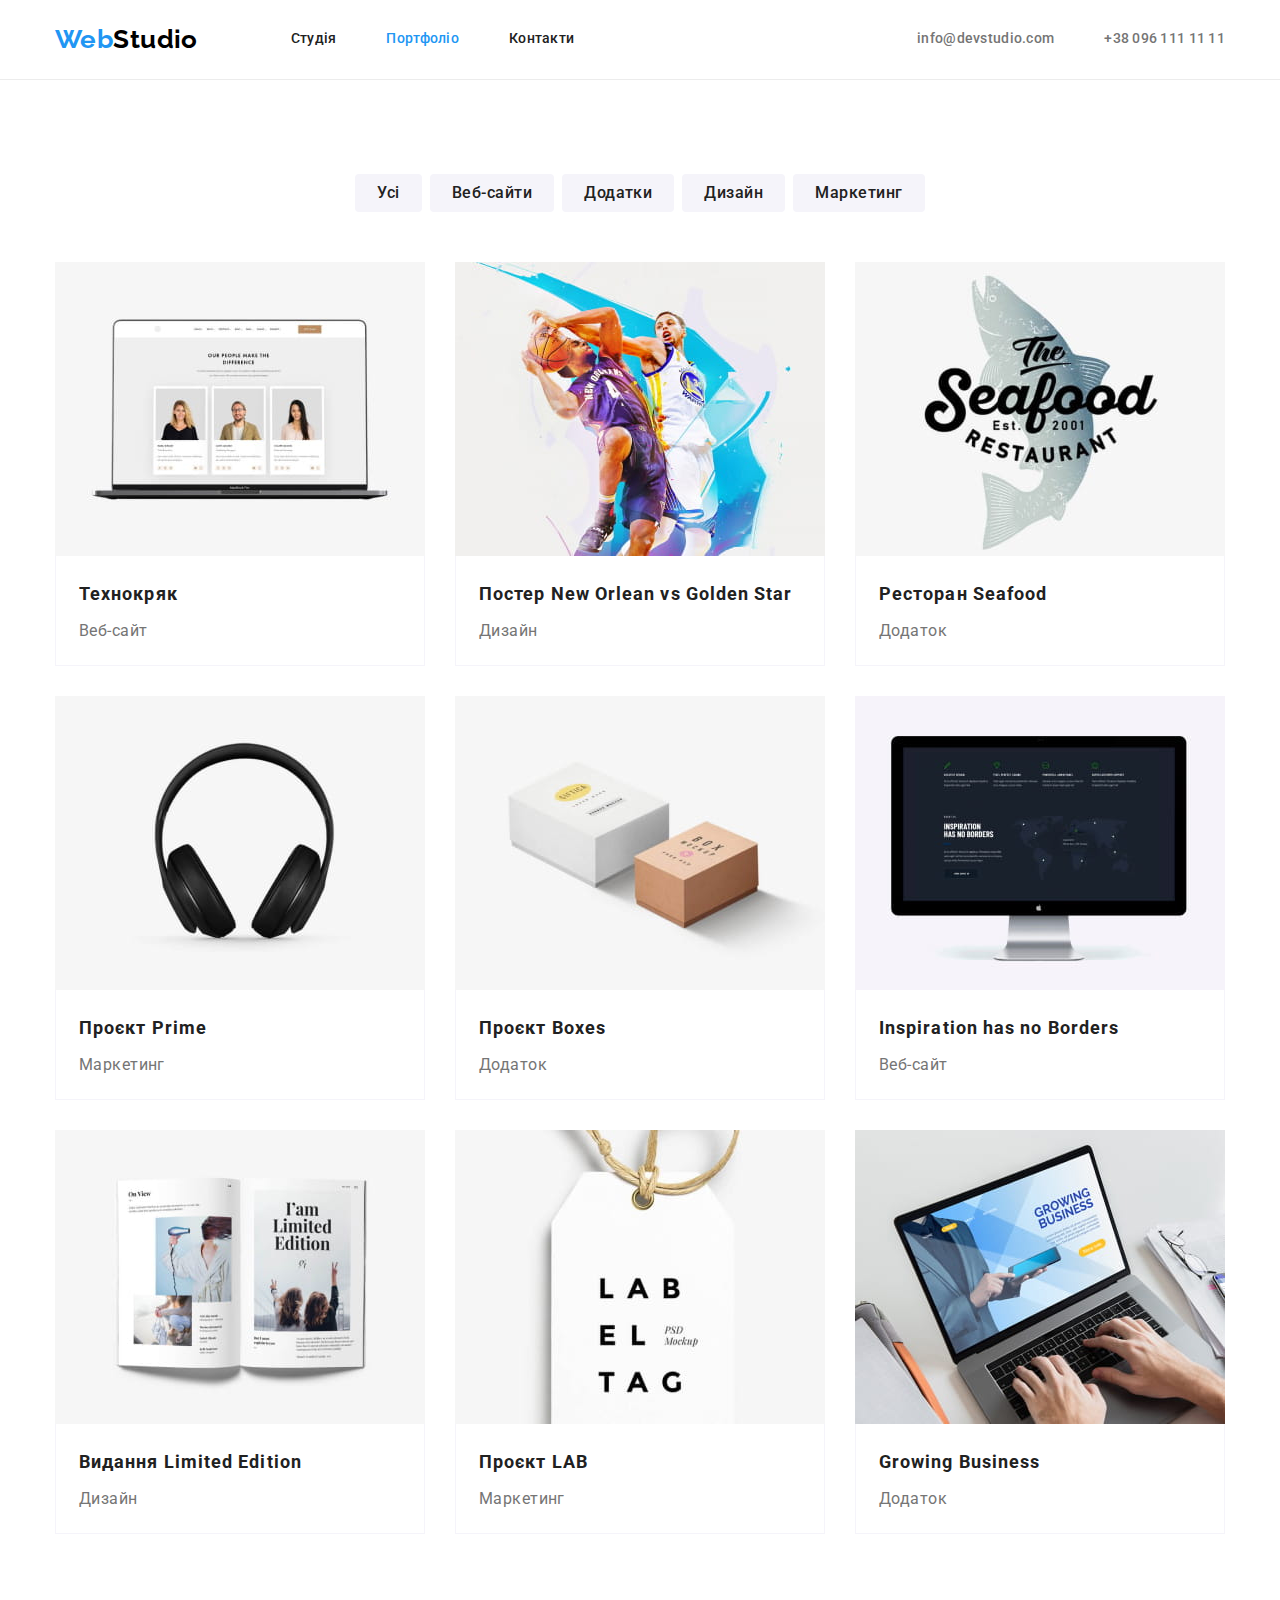
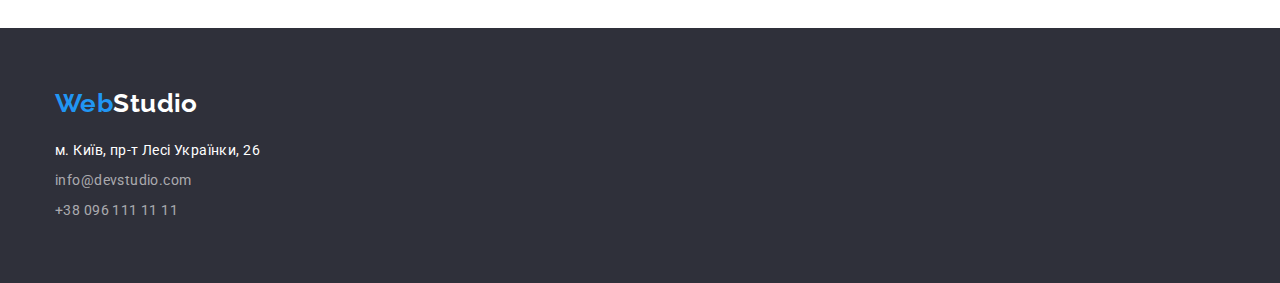
==== portfolio.html @ 6af46e49 "Initial commit" ====
<!DOCTYPE html>
<html lang="uk">
  <head>
    <meta charset="UTF-8" />
    <meta http-equiv="X-UA-Compatible" content="IE=edge" />
    <meta name="viewport" content="width=device-width, initial-scale=1.0" />
    <title>Portfolio</title>
    <link rel="preconnect" href="https://fonts.googleapis.com" />
    <link rel="preconnect" href="https://fonts.gstatic.com" crossorigin />
    <link
      href="https://fonts.googleapis.com/css2?family=Raleway:wght@700&family=Roboto:wght@400;500;700;900&display=swap"
      rel="stylesheet"
    />
    <link
      rel="stylesheet"
      href="https://cdnjs.cloudflare.com/ajax/libs/modern-normalize/1.1.0/modern-normalize.min.css"
    />
    <link rel="stylesheet" href="./css/styles.css" />
  </head>

  <body>
    <header class="page-header">
      <div class="container flex">
        <nav class="flex">
          <a class="nav-logo logo" href="./index.html"><span class="logo-web">Web</span>Studio</a>
          <ul class="nav-pages-list flex">
            <li><a class="nav-page-link" href="./index.html">Студія</a></li>
            <li><a class="nav-page-link accentuated" href="./portfolio.html">Портфоліо</a></li>
            <li><a class="nav-page-link" href="">Контакти</a></li>
          </ul>
        </nav>
        <ul class="nav-contacts-list flex">
          <li>
            <a class="nav-contact-link" href="mailto:info@devstudio.com">info@devstudio.com</a>
          </li>
          <li><a class="nav-contact-link" href="tel:+380961111111">+38 096 111 11 11</a></li>
        </ul>
      </div>
    </header>

    <main>
      <div class="container section">
        <h1 class="visually-hidden">Portfolio</h1>

        <ul class="portfolio-filter-buttons-list flex">
          <li><button class="portfolio-filter-button" type="button">Усі</button></li>
          <li><button class="portfolio-filter-button" type="button">Веб-сайти</button></li>
          <li><button class="portfolio-filter-button" type="button">Додатки</button></li>
          <li><button class="portfolio-filter-button" type="button">Дизайн</button></li>
          <li><button class="portfolio-filter-button" type="button">Маркетинг</button></li>
        </ul>

        <ul class="projects-list flex">
          <li class="projects-list-item">
            <a class="projects-item-link" href="">
              <img src="./img/proj_1.jpg" alt="Проект 1" width="370" height="294" />
              <div class="projects-text-box">
                <h2 class="project-title">Технокряк</h2>
                <p class="project-type">Веб-сайт</p>
              </div>
            </a>
          </li>
          <li class="projects-list-item">
            <a class="projects-item-link" href="">
              <img src="./img/proj_2.jpg" alt="Проект 2" width="370" height="294" />
              <div class="projects-text-box">
                <h2 class="project-title">Постер New Orlean vs Golden Star</h2>
                <p class="project-type">Дизайн</p>
              </div>
            </a>
          </li>
          <li class="projects-list-item">
            <a class="projects-item-link" href="">
              <img src="./img/proj_3.jpg" alt="Проект 3" width="370" height="294" />
              <div class="projects-text-box">
                <h2 class="project-title">Ресторан Seafood</h2>
                <p class="project-type">Додаток</p>
              </div>
            </a>
          </li>
          <li class="projects-list-item">
            <a class="projects-item-link" href="">
              <img src="./img/proj_4.jpg" alt="Проект 4" width="370" height="294" />
              <div class="projects-text-box">
                <h2 class="project-title">Проєкт Prime</h2>
                <p class="project-type">Маркетинг</p>
              </div>
            </a>
          </li>
          <li class="projects-list-item">
            <a class="projects-item-link" href="">
              <img src="./img/proj_5.jpg" alt="Проект 5" width="370" height="294" />
              <div class="projects-text-box">
                <h2 class="project-title">Проєкт Boxes</h2>
                <p class="project-type">Додаток</p>
              </div>
            </a>
          </li>
          <li class="projects-list-item">
            <a class="projects-item-link" href="">
              <img src="./img/proj_6.jpg" alt="Проект 6" width="370" height="294" />
              <div class="projects-text-box">
                <h2 class="project-title">Inspiration has no Borders</h2>
                <p class="project-type">Веб-сайт</p>
              </div>
            </a>
          </li>
          <li class="projects-list-item">
            <a class="projects-item-link" href="">
              <img src="./img/proj_7.jpg" alt="Проект 7" width="370" height="294" />
              <div class="projects-text-box">
                <h2 class="project-title">Видання Limited Edition</h2>
                <p class="project-type">Дизайн</p>
              </div>
            </a>
          </li>
          <li class="projects-list-item">
            <a class="projects-item-link" href="">
              <img src="./img/proj_8.jpg" alt="Проект 8" width="370" height="294" />
              <div class="projects-text-box">
                <h2 class="project-title">Проєкт LAB</h2>
                <p class="project-type">Маркетинг</p>
              </div>
            </a>
          </li>
          <li class="projects-list-item">
            <a class="projects-item-link" href="">
              <img src="./img/proj_9.jpg" alt="Проект 9" width="370" height="294" />
              <div class="projects-text-box">
                <h2 class="project-title">Growing Business</h2>
                <p class="project-type">Додаток</p>
              </div>
            </a>
          </li>
        </ul>
      </div>
    </main>

    <footer class="footer-custom">
      <div class="container">
        <a class="footer-logo logo" href="./index.html"><span class="logo-web">Web</span>Studio</a>
        <address class="footer-contacts-container">
          <ul class="footer-contacts-list">
            <li class="footer-contacts-item">
              <a
                class="footer-address-link"
                href="https://goo.gl/maps/ReVDaPUDzW8nNMpQ8"
                target="_blank"
                rel="noopener noreferrer"
                >м. Київ, пр-т Лесі Українки, 26</a
              >
            </li>
            <li class="footer-contacts-item">
              <a class="footer-contact-link" href="mailto:info@devstudio.com">info@devstudio.com</a>
            </li>
            <li class="footer-contacts-item">
              <a class="footer-contact-link" href="tel:+380961111111">+38 096 111 11 11</a>
            </li>
          </ul>
        </address>
      </div>
    </footer>
  </body>
</html>
---- css/styles.css ----
:root {
  --general-bg-color: #fff;
  --general-font-color: #757575;
  --custom-bg-dark-color: #2f303a;
  --custom-bg-light-color: #f5f4fa;
  --custom-black: #212121;
  --accentuation-color: #2196f3;
  --footer-font-transparent: #fff9;
  --nav-logo-font-color: #000;
  --filter-button-bg-color: #f5f4fa;
}

body {
  font-family: 'Roboto', sans-serif;
  font-size: 14px;
  line-height: 1.46;
  letter-spacing: 0.03em;

  background-color: var(--general-bg-color);
  color: var(--general-font-color);
}

main img {
  display: block;
}

/* * {
  outline: 2px solid #f00;
} */

/* PARTICULAR AND SHARED RULES */

.container {
  width: 1200px;
  margin: auto;
  padding: 0 15px;
}

.section {
  padding-top: 94px;
  padding-bottom: 94px;
}

.flex {
  display: flex;
  flex-wrap: wrap;
  align-items: center;
}

h2,
h3,
p,
ul {
  margin: 0;
}

.visually-hidden {
  position: absolute;
  width: 1px;
  height: 1px;
  margin: -1px;
  clip: rect(0, 0, 0, 0);
}

.accentuated,
.page-header .accentuated {
  color: var(--accentuation-color);
}

.logo {
  font-family: 'Raleway', sans-serif;
  font-size: 26px;
  font-weight: 700;
  line-height: 1.19;
}

.logo-web {
  color: var(--accentuation-color);
}

.section-title {
  font-size: 36px;
  font-weight: 700;
  text-align: center;
  line-height: 1.17;
  margin-bottom: 50px;

  color: var(--custom-black);
}

.nav-pages-list,
.nav-contacts-list,
.advantages-list,
.services-list,
.team-members-list,
.footer-contacts-list,
.projects-list,
.portfolio-filter-buttons-list {
  list-style: none;
  padding-inline-start: 0;
}

.logo,
.accentuated,
.nav-page-link,
.nav-contact-link,
.footer-address-link,
.footer-contact-link,
.projects-item-link {
  font-style: normal;
  text-decoration: none;
}

.nav-page-link:hover,
.nav-contact-link:hover,
.footer-address-link:hover,
.footer-contact-link:hover,
.nav-page-link:focus,
.nav-contact-link:focus,
.footer-address-link:focus,
.footer-contact-link:focus {
  color: var(--accentuation-color);
}

/* HEADER */

.page-header {
  border-bottom: 1px solid #ececec;
}

.nav-logo {
  padding-bottom: 24px;
  padding-top: 24px;
  color: var(--nav-logo-font-color);
}

.nav-pages-list {
  font-weight: 500;
  letter-spacing: 0.02em;
  line-height: 1.14;
  margin-left: 93px;
  gap: 50px;
}

.nav-contacts-list {
  font-weight: 500;
  letter-spacing: 0.02em;
  line-height: 1.14;
  margin-left: auto;
  gap: 50px;
}

.nav-page-link {
  display: block;
  line-height: inherit;
  color: var(--custom-black);
}

.nav-contact-link {
  display: block;
  line-height: inherit;
  color: var(--general-font-color);
}

/* SECTION HERO */

.hero {
  text-align: center;
  padding-top: 200px;
  padding-bottom: 200px;

  background-color: var(--custom-bg-dark-color);
  color: var(--general-bg-color);
}

.hero-title {
  font-size: 44px;
  font-weight: 900;
  text-transform: uppercase;
  line-height: 1.36;
  letter-spacing: 0.06em;
  width: 696px;
  margin: 0 auto 30px;
}

.hero-button {
  font-family: inherit;
  font-size: 16px;
  font-weight: 700;
  line-height: 1.88;
  letter-spacing: 0.06em;
  cursor: pointer;
  padding: 10px 32px;
  border: none;
  border-radius: 4px;
  box-shadow: 0 4px 4px rgba(0, 0, 0, 0.15);

  background-color: var(--accentuation-color);
  color: var(--general-bg-color);
}

/* SECTION ADVANTAGES */

.advantages-list {
  display: flex;
  gap: 30px;
}

.advantages-list-item {
  width: 270px;
}

.advantage-title {
  font-size: inherit;
  font-weight: 700;
  text-transform: uppercase;
  line-height: 1.14;
  margin-bottom: 10px;

  color: var(--custom-black);
}

.advantages-list-item > p {
  line-height: 1.71;
}

/* SECTION SERVICES */

.services {
  padding-top: 0;
}

.services-list {
  gap: 30px;
}

.services-img {
  display: block;
}

/* SECTION TEAM */

.team {
  background-color: var(--custom-bg-light-color);
}

.team-members-list {
  gap: 30px;
}

.team-member {
  font-size: 16px;
  line-height: 1.17;
  text-align: center;

  background-color: var(--general-bg-color);
  box-shadow: 0px 1px 3px rgba(0, 0, 0, 0.12),
              0px 1px 1px rgba(0, 0, 0, 0.14),
              0px 2px 1px rgba(0, 0, 0, 0.2);
}

.team-member-text {
  padding-top: 30px;
  padding-bottom: 30px;
}

.team-member-name {
  font-size: inherit;
  font-weight: 500;
  margin-bottom: 10px;

  color: var(--custom-black);
}

.team-member > p {
  margin-bottom: 30px;
}

/* FOOTER */

.footer-custom {
  padding: 60px 0;
  background-color: var(--custom-bg-dark-color);
}

.footer-logo {
  display: block;
  margin-bottom: 20px;
  color: var(--general-bg-color);
}

.footer-address-link {
  display: block;
  line-height: 1.71;
  margin-top: 6px;
  color: var(--general-bg-color);
}

.footer-contact-link {
  display: block;
  line-height: 1.71;
  margin-top: 6px;
  color: var(--footer-font-transparent);
}

/* Portfolio */

.portfolio-filter-buttons-list {
  justify-content: center;
  gap: 8px;
  margin-bottom: 50px;
}

.portfolio-filter-button {
  font-family: inherit;
  font-size: 16px;
  font-weight: 500;
  line-height: 1.63;
  letter-spacing: 0.03em;
  border: 0;
  border-radius: 4px;
  padding: 6px 22px;
  cursor: pointer;

  background-color: var(--filter-button-bg-color);
  color: var(--custom-black);
}

.portfolio-filter-button:hover,
.portfolio-filter-button:focus {
  padding: 6px 25px;
  background-color: var(--accentuation-color);
  color: var(--general-bg-color);
  box-shadow: 0px 3px 1px rgba(0, 0, 0, 0.1),
              0px 1px 2px rgba(0, 0, 0, 0.08),
              0px 2px 2px rgba(0, 0, 0, 0.12);
}

.projects-list {
  gap: 30px;
}

.projects-text-box {
  padding: 20px 23px 19px;
  border-bottom: 1px solid var(--filter-button-bg-color);
  border-left: 1px solid var(--filter-button-bg-color);
  border-right: 1px solid var(--filter-button-bg-color);
}

.project-title {
  font-size: 18px;
  font-weight: 700;
  line-height: 2;
  letter-spacing: 0.06em;
  margin-bottom: 4px;

  color: var(--custom-black);
}

.project-type {
  font-size: 16px;
  line-height: 1.88;

  color: var(--general-font-color);
}
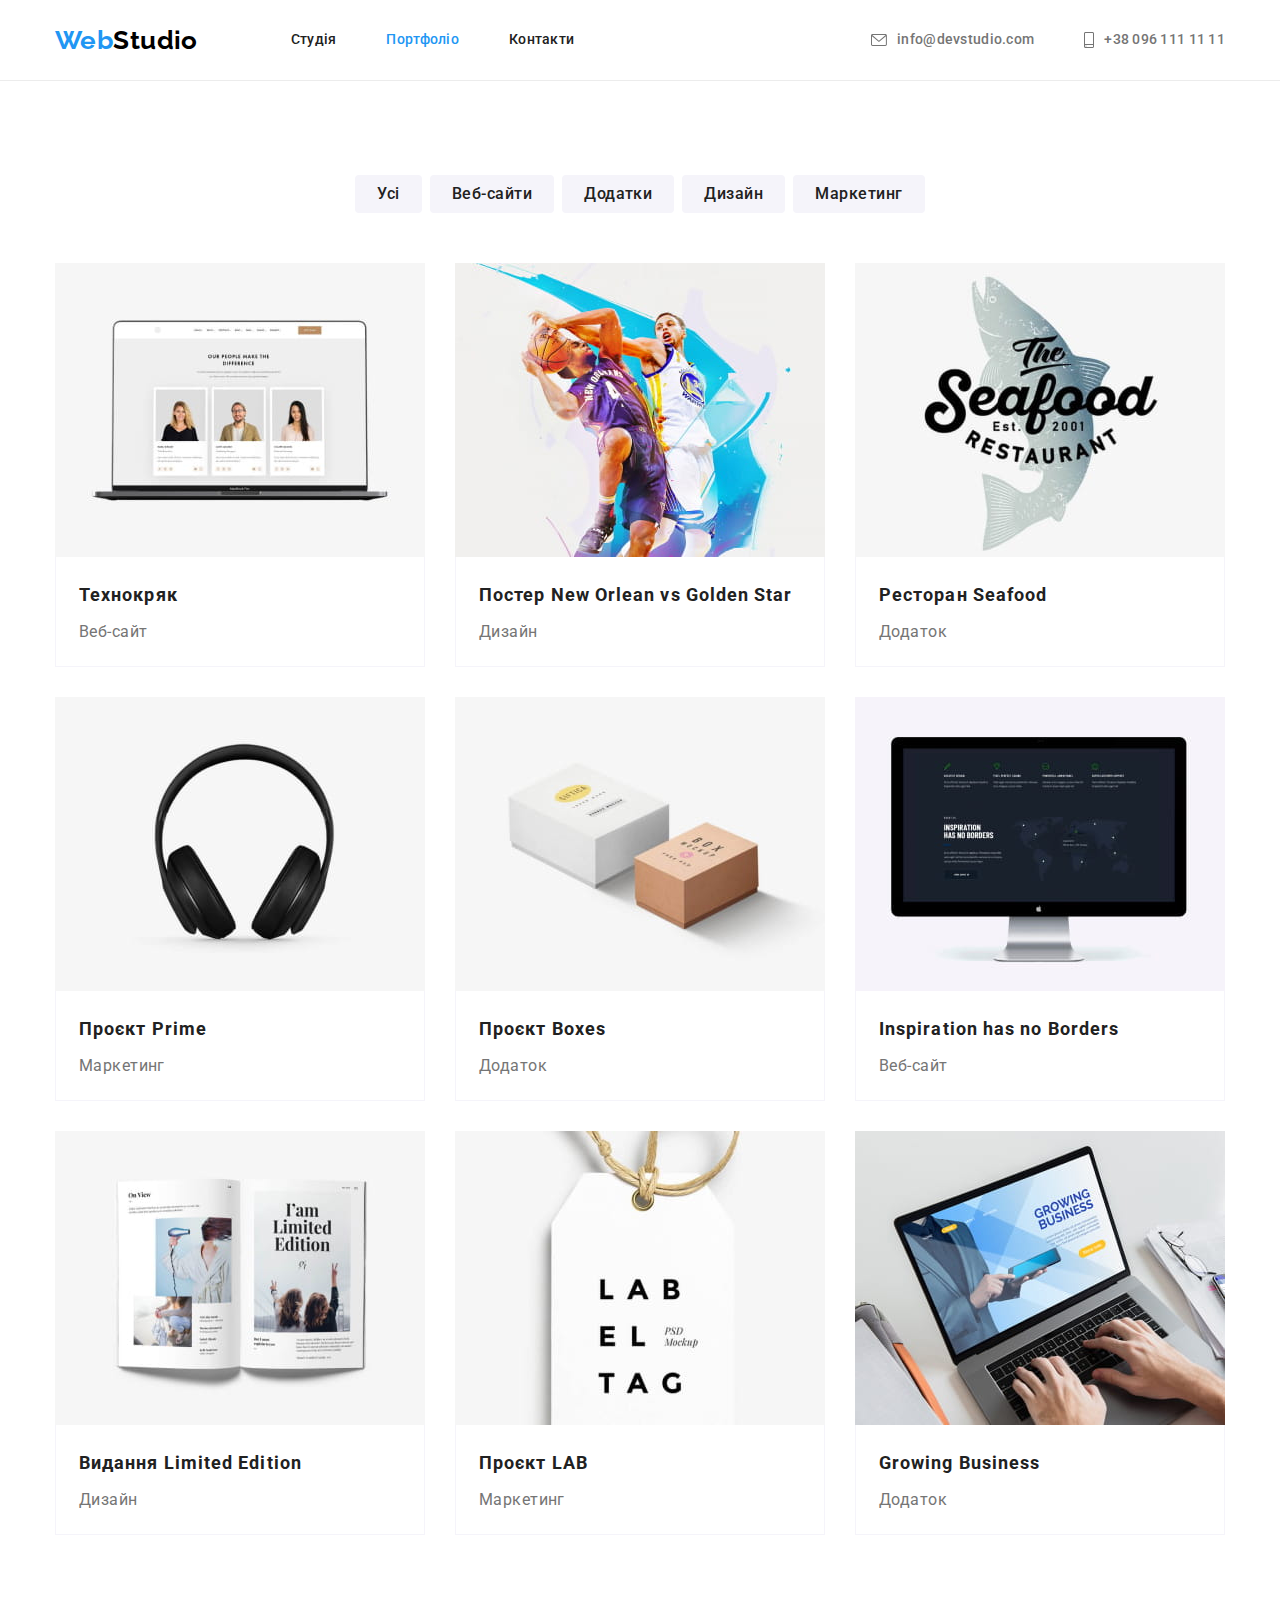
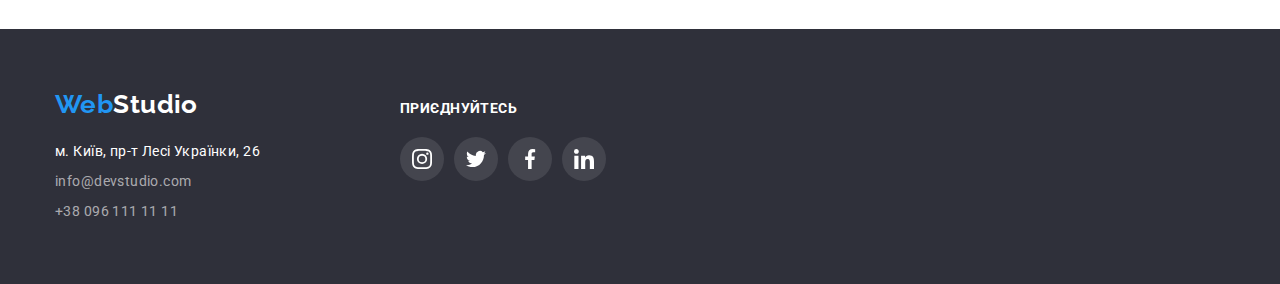
==== commit 2da3ef1b: "ver. 1.0" ====
--- a/portfolio.html
+++ b/portfolio.html
@@ -31,9 +31,21 @@
         </nav>
         <ul class="nav-contacts-list flex">
           <li>
-            <a class="nav-contact-link" href="mailto:info@devstudio.com">info@devstudio.com</a>
-          </li>
-          <li><a class="nav-contact-link" href="tel:+380961111111">+38 096 111 11 11</a></li>
+            <a class="nav-contact-link" href="mailto:info@devstudio.com">
+              <svg class="svg-envelope">
+                <use href="./img/icons.svg#envelope"></use>
+              </svg>
+              info@devstudio.com
+            </a>
+          </li>
+          <li>
+            <a class="nav-contact-link" href="tel:+380961111111">
+              <svg class="svg-smartphone">
+                <use href="./img/icons.svg#smartphone"></use>
+              </svg>
+              +38 096 111 11 11
+            </a>
+          </li>
         </ul>
       </div>
     </header>
@@ -53,7 +65,7 @@
         <ul class="projects-list flex">
           <li class="projects-list-item">
             <a class="projects-item-link" href="">
-              <img src="./img/proj_1.jpg" alt="Проект 1" width="370" height="294" />
+              <img src="./img/projects/proj_1.jpg" alt="Проект 1" width="370" height="294" />
               <div class="projects-text-box">
                 <h2 class="project-title">Технокряк</h2>
                 <p class="project-type">Веб-сайт</p>
@@ -62,7 +74,7 @@
           </li>
           <li class="projects-list-item">
             <a class="projects-item-link" href="">
-              <img src="./img/proj_2.jpg" alt="Проект 2" width="370" height="294" />
+              <img src="./img/projects/proj_2.jpg" alt="Проект 2" width="370" height="294" />
               <div class="projects-text-box">
                 <h2 class="project-title">Постер New Orlean vs Golden Star</h2>
                 <p class="project-type">Дизайн</p>
@@ -71,7 +83,7 @@
           </li>
           <li class="projects-list-item">
             <a class="projects-item-link" href="">
-              <img src="./img/proj_3.jpg" alt="Проект 3" width="370" height="294" />
+              <img src="./img/projects/proj_3.jpg" alt="Проект 3" width="370" height="294" />
               <div class="projects-text-box">
                 <h2 class="project-title">Ресторан Seafood</h2>
                 <p class="project-type">Додаток</p>
@@ -80,7 +92,7 @@
           </li>
           <li class="projects-list-item">
             <a class="projects-item-link" href="">
-              <img src="./img/proj_4.jpg" alt="Проект 4" width="370" height="294" />
+              <img src="./img/projects/proj_4.jpg" alt="Проект 4" width="370" height="294" />
               <div class="projects-text-box">
                 <h2 class="project-title">Проєкт Prime</h2>
                 <p class="project-type">Маркетинг</p>
@@ -89,7 +101,7 @@
           </li>
           <li class="projects-list-item">
             <a class="projects-item-link" href="">
-              <img src="./img/proj_5.jpg" alt="Проект 5" width="370" height="294" />
+              <img src="./img/projects/proj_5.jpg" alt="Проект 5" width="370" height="294" />
               <div class="projects-text-box">
                 <h2 class="project-title">Проєкт Boxes</h2>
                 <p class="project-type">Додаток</p>
@@ -98,7 +110,7 @@
           </li>
           <li class="projects-list-item">
             <a class="projects-item-link" href="">
-              <img src="./img/proj_6.jpg" alt="Проект 6" width="370" height="294" />
+              <img src="./img/projects/proj_6.jpg" alt="Проект 6" width="370" height="294" />
               <div class="projects-text-box">
                 <h2 class="project-title">Inspiration has no Borders</h2>
                 <p class="project-type">Веб-сайт</p>
@@ -107,7 +119,7 @@
           </li>
           <li class="projects-list-item">
             <a class="projects-item-link" href="">
-              <img src="./img/proj_7.jpg" alt="Проект 7" width="370" height="294" />
+              <img src="./img/projects/proj_7.jpg" alt="Проект 7" width="370" height="294" />
               <div class="projects-text-box">
                 <h2 class="project-title">Видання Limited Edition</h2>
                 <p class="project-type">Дизайн</p>
@@ -116,7 +128,7 @@
           </li>
           <li class="projects-list-item">
             <a class="projects-item-link" href="">
-              <img src="./img/proj_8.jpg" alt="Проект 8" width="370" height="294" />
+              <img src="./img/projects/proj_8.jpg" alt="Проект 8" width="370" height="294" />
               <div class="projects-text-box">
                 <h2 class="project-title">Проєкт LAB</h2>
                 <p class="project-type">Маркетинг</p>
@@ -125,7 +137,7 @@
           </li>
           <li class="projects-list-item">
             <a class="projects-item-link" href="">
-              <img src="./img/proj_9.jpg" alt="Проект 9" width="370" height="294" />
+              <img src="./img/projects/proj_9.jpg" alt="Проект 9" width="370" height="294" />
               <div class="projects-text-box">
                 <h2 class="project-title">Growing Business</h2>
                 <p class="project-type">Додаток</p>
@@ -137,27 +149,63 @@
     </main>
 
     <footer class="footer-custom">
-      <div class="container">
-        <a class="footer-logo logo" href="./index.html"><span class="logo-web">Web</span>Studio</a>
-        <address class="footer-contacts-container">
-          <ul class="footer-contacts-list">
-            <li class="footer-contacts-item">
-              <a
-                class="footer-address-link"
-                href="https://goo.gl/maps/ReVDaPUDzW8nNMpQ8"
-                target="_blank"
-                rel="noopener noreferrer"
-                >м. Київ, пр-т Лесі Українки, 26</a
-              >
-            </li>
-            <li class="footer-contacts-item">
-              <a class="footer-contact-link" href="mailto:info@devstudio.com">info@devstudio.com</a>
-            </li>
-            <li class="footer-contacts-item">
-              <a class="footer-contact-link" href="tel:+380961111111">+38 096 111 11 11</a>
+      <div class="container flex">
+        <div class="footer-contacts-container">
+          <a class="footer-logo logo" href="./index.html"><span class="logo-web">Web</span>Studio</a>
+          <address class="footer-contacts-container">
+            <ul class="footer-contacts-list">
+              <li class="footer-contacts-item">
+                <a
+                  class="footer-address-link"
+                  href="https://goo.gl/maps/ReVDaPUDzW8nNMpQ8"
+                  target="_blank"
+                  rel="noopener noreferrer"
+                  >м. Київ, пр-т Лесі Українки, 26</a
+                >
+              </li>
+              <li class="footer-contacts-item">
+                <a class="footer-contact-link" href="mailto:info@devstudio.com">info@devstudio.com</a>
+              </li>
+              <li class="footer-contacts-item">
+                <a class="footer-contact-link" href="tel:+380961111111">+38 096 111 11 11</a>
+              </li>
+            </ul>
+          </address>
+        </div>
+        
+        <div class="footer-socials-container">
+          <p>Приєднуйтесь</p>
+          <ul class="footer-socials-list flex">
+            <li class="socials-item">
+              <a class="footer-social-link" href="">
+                <svg class="svg-instagram">
+                  <use href="./img/icons.svg#instagram"></use>
+                </svg>
+              </a>
+            </li>
+            <li class="socials-item">
+              <a class="footer-social-link" href="">
+                <svg class="svg-twitter">
+                  <use href="./img/icons.svg#twitter"></use>
+                </svg>
+              </a>
+            </li>
+            <li class="socials-item">
+              <a class="footer-social-link" href="">
+                <svg class="svg-facebook">
+                  <use href="./img/icons.svg#facebook"></use>
+                </svg>
+              </a>
+            </li>
+            <li class="socials-item">
+              <a class="footer-social-link" href="">
+                <svg class="svg-linkedin">
+                  <use href="./img/icons.svg#linkedin"></use>
+                </svg>
+              </a>
             </li>
           </ul>
-        </address>
+        </div>
       </div>
     </footer>
   </body>
--- a/css/styles.css
+++ b/css/styles.css
@@ -8,6 +8,9 @@
   --footer-font-transparent: #fff9;
   --nav-logo-font-color: #000;
   --filter-button-bg-color: #f5f4fa;
+  --svg-color: #afb1b8;
+  --footer-socials-bg-color: #FFFFFF1A;
+
 }
 
 body {
@@ -95,7 +98,10 @@
 .team-members-list,
 .footer-contacts-list,
 .projects-list,
-.portfolio-filter-buttons-list {
+.portfolio-filter-buttons-list,
+.team-member-socials-list,
+.customers-links-list,
+.footer-socials-list {
   list-style: none;
   padding-inline-start: 0;
 }
@@ -120,6 +126,7 @@
 .footer-address-link:focus,
 .footer-contact-link:focus {
   color: var(--accentuation-color);
+  fill: var(--accentuation-color);
 }
 
 /* HEADER */
@@ -146,20 +153,39 @@
   font-weight: 500;
   letter-spacing: 0.02em;
   line-height: 1.14;
+
   margin-left: auto;
   gap: 50px;
+  align-items: center;
 }
 
 .nav-page-link {
   display: block;
   line-height: inherit;
+  padding: 32px 0;
   color: var(--custom-black);
 }
 
 .nav-contact-link {
-  display: block;
+  display: flex;
+  align-items: center;
+
   line-height: inherit;
+  padding: 32px 0;
   color: var(--general-font-color);
+  fill: var(--general-font-color);
+}
+
+.svg-envelope {
+  width: 16px;
+  height: 12px;
+  margin-right: 10px;
+}
+
+.svg-smartphone {
+  width: 10px;
+  height: 16px;
+  margin-right: 10px;
 }
 
 /* SECTION HERO */
@@ -169,7 +195,9 @@
   padding-top: 200px;
   padding-bottom: 200px;
 
-  background-color: var(--custom-bg-dark-color);
+  background-image: url(../img/hero-banner-compressed.jpg),
+                    linear-gradient(90deg, var(--custom-bg-dark-color), var(--custom-bg-dark-color));
+  background-size: cover;
   color: var(--general-bg-color);
 }
 
@@ -224,6 +252,23 @@
   line-height: 1.71;
 }
 
+.advantage-svg-container {
+  padding: 25px 100px;
+  margin-bottom: 30px;
+  border-radius: 4px;
+
+  background-color: var(--custom-bg-light-color);
+}
+
+.svg-antenna,
+.svg-clock,
+.svg-diagram,
+.svg-astronaut {
+  display: block;
+  width: 70px;
+  height: 70px;
+}
+
 /* SECTION SERVICES */
 
 .services {
@@ -255,13 +300,12 @@
 
   background-color: var(--general-bg-color);
   box-shadow: 0px 1px 3px rgba(0, 0, 0, 0.12),
-              0px 1px 1px rgba(0, 0, 0, 0.14),
-              0px 2px 1px rgba(0, 0, 0, 0.2);
-}
-
-.team-member-text {
-  padding-top: 30px;
-  padding-bottom: 30px;
+            0px 1px 1px rgba(0, 0, 0, 0.14),
+            0px 2px 1px rgba(0, 0, 0, 0.2);
+}
+
+.team-member-info {
+  padding: 30px;
 }
 
 .team-member-name {
@@ -272,8 +316,63 @@
   color: var(--custom-black);
 }
 
-.team-member > p {
-  margin-bottom: 30px;
+.team-member-info > p {
+  margin-bottom: 16px;
+}
+
+.team-member-socials-list {
+  justify-content: space-between;
+  align-items: center;
+}
+
+.team-social-link {
+  display: block;
+  padding: 12px;
+  border-radius: 50%;
+  fill: var(--svg-color);
+}
+
+.team-social-link:hover,
+.team-social-link:focus {
+  background-color: var(--accentuation-color);
+  fill: var(--general-bg-color);
+}
+
+.svg-instagram,
+.svg-twitter,
+.svg-facebook,
+.svg-linkedin {
+  display: block;
+  width: 20px;
+  height: 20px;
+}
+
+/* CUSTOMERS */
+
+.customers-links-list {
+  justify-content: center;
+  gap: 30px;
+}
+
+.customer-link {
+  display: block;
+  padding: 15px 30px;
+  border: solid 1px var(--svg-color);
+  border-radius: 4px;
+
+  fill: var(--svg-color);
+}
+
+.customer-link:hover,
+.customer-link:focus {
+  border-color: var(--accentuation-color);
+  fill: var(--accentuation-color);
+}
+
+.svg-customer {
+  display: block;
+  width: 106px;
+  height: 60px;
 }
 
 /* FOOTER */
@@ -283,6 +382,14 @@
   background-color: var(--custom-bg-dark-color);
 }
 
+.footer-custom > .container {
+  align-items: baseline;
+}
+
+.footer-contacts-container {
+  margin-right: 70px;
+}
+
 .footer-logo {
   display: block;
   margin-bottom: 20px;
@@ -301,6 +408,34 @@
   line-height: 1.71;
   margin-top: 6px;
   color: var(--footer-font-transparent);
+}
+
+.footer-socials-container > p {
+  margin-bottom: 20px;
+
+  color: var(--general-bg-color);
+  font-size: 14px;
+  font-weight: bold;
+  line-height: 1.14;
+
+  text-transform: uppercase;
+}
+
+.footer-socials-list {
+  gap: 10px;
+}
+
+.footer-social-link {
+  display: block;
+  padding: 12px;
+  border-radius: 50%;
+  background-color: var(--footer-socials-bg-color);
+  fill: var(--general-bg-color);
+}
+
+.footer-social-link:hover,
+.footer-social-link:focus {
+  background-color: var(--accentuation-color);
 }
 
 /* Portfolio */
@@ -340,6 +475,13 @@
   gap: 30px;
 }
 
+.projects-list-item:hover,
+.projects-list-item:focus {
+  box-shadow: 0px 1px 1px rgba(0, 0, 0, 0.12),
+            0px 4px 4px rgba(0, 0, 0, 0.06),
+            1px 4px 6px rgba(0, 0, 0, 0.16);
+}
+
 .projects-text-box {
   padding: 20px 23px 19px;
   border-bottom: 1px solid var(--filter-button-bg-color);
